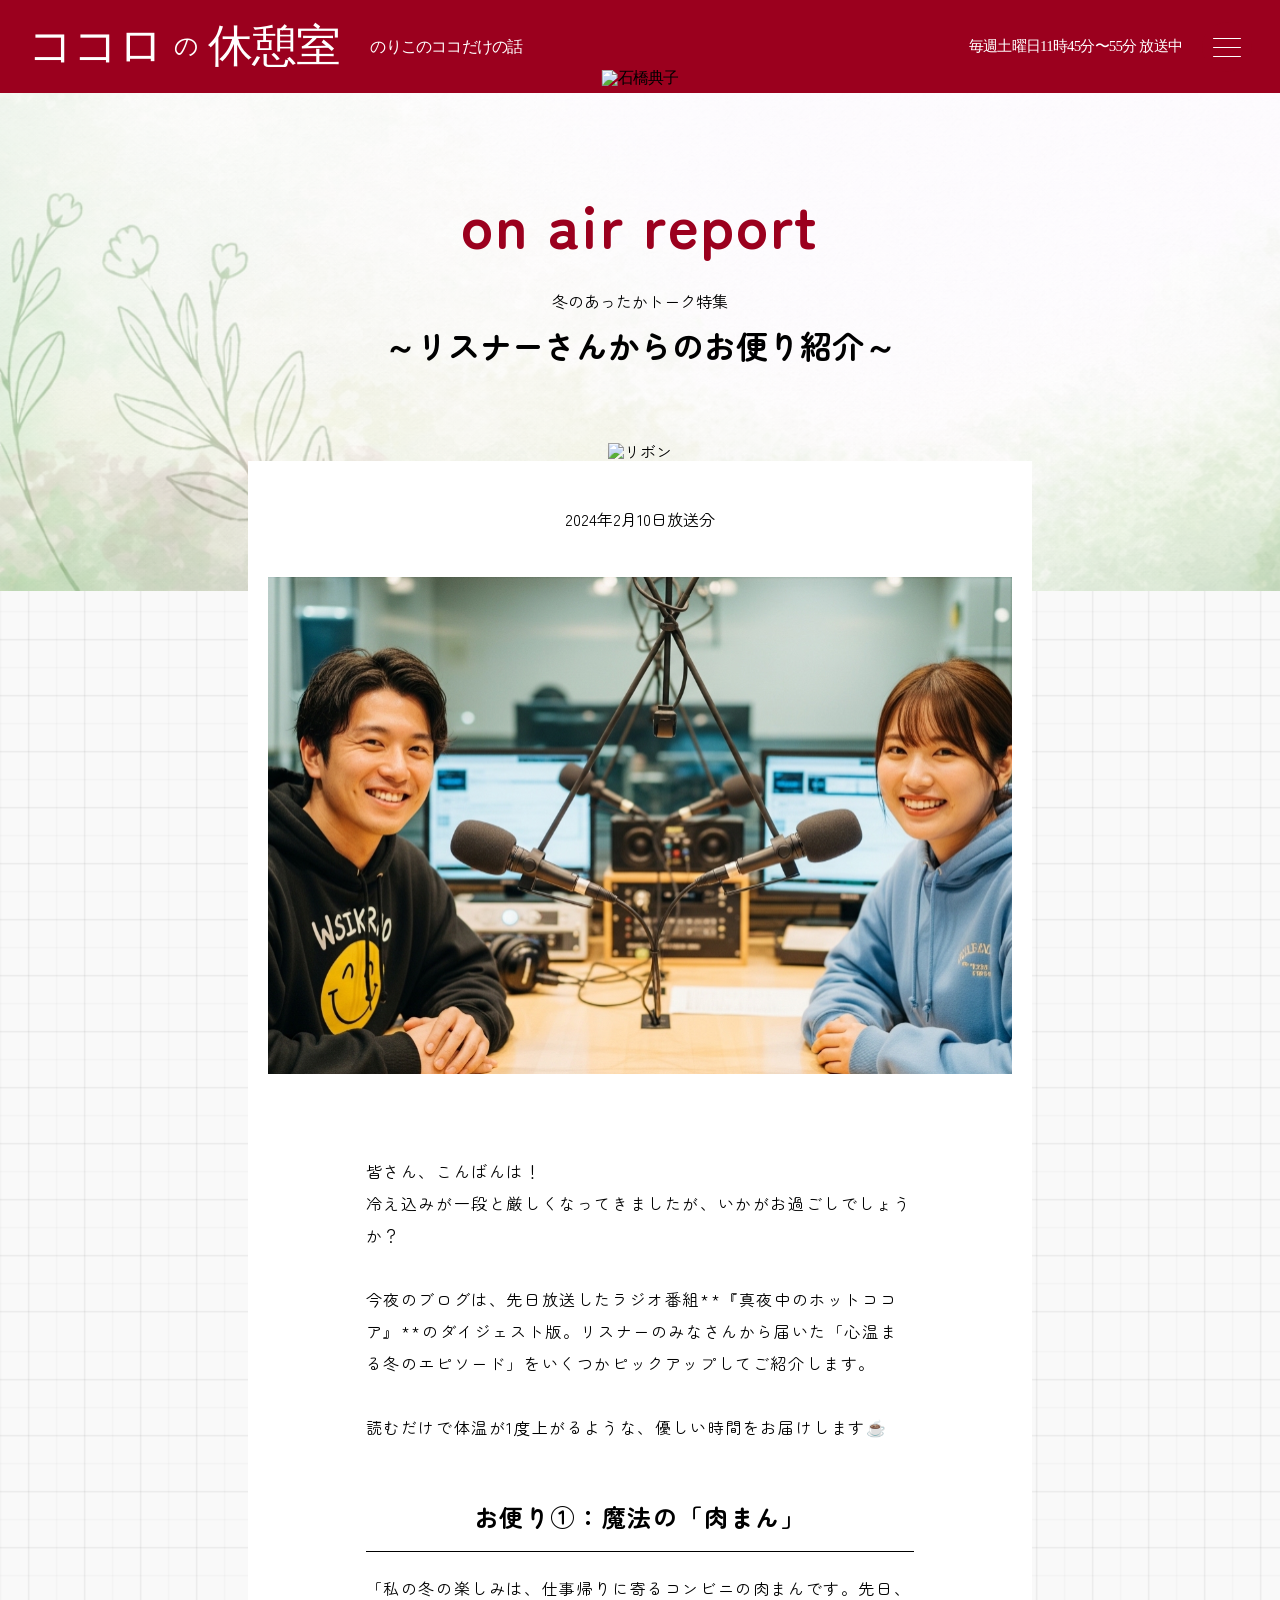
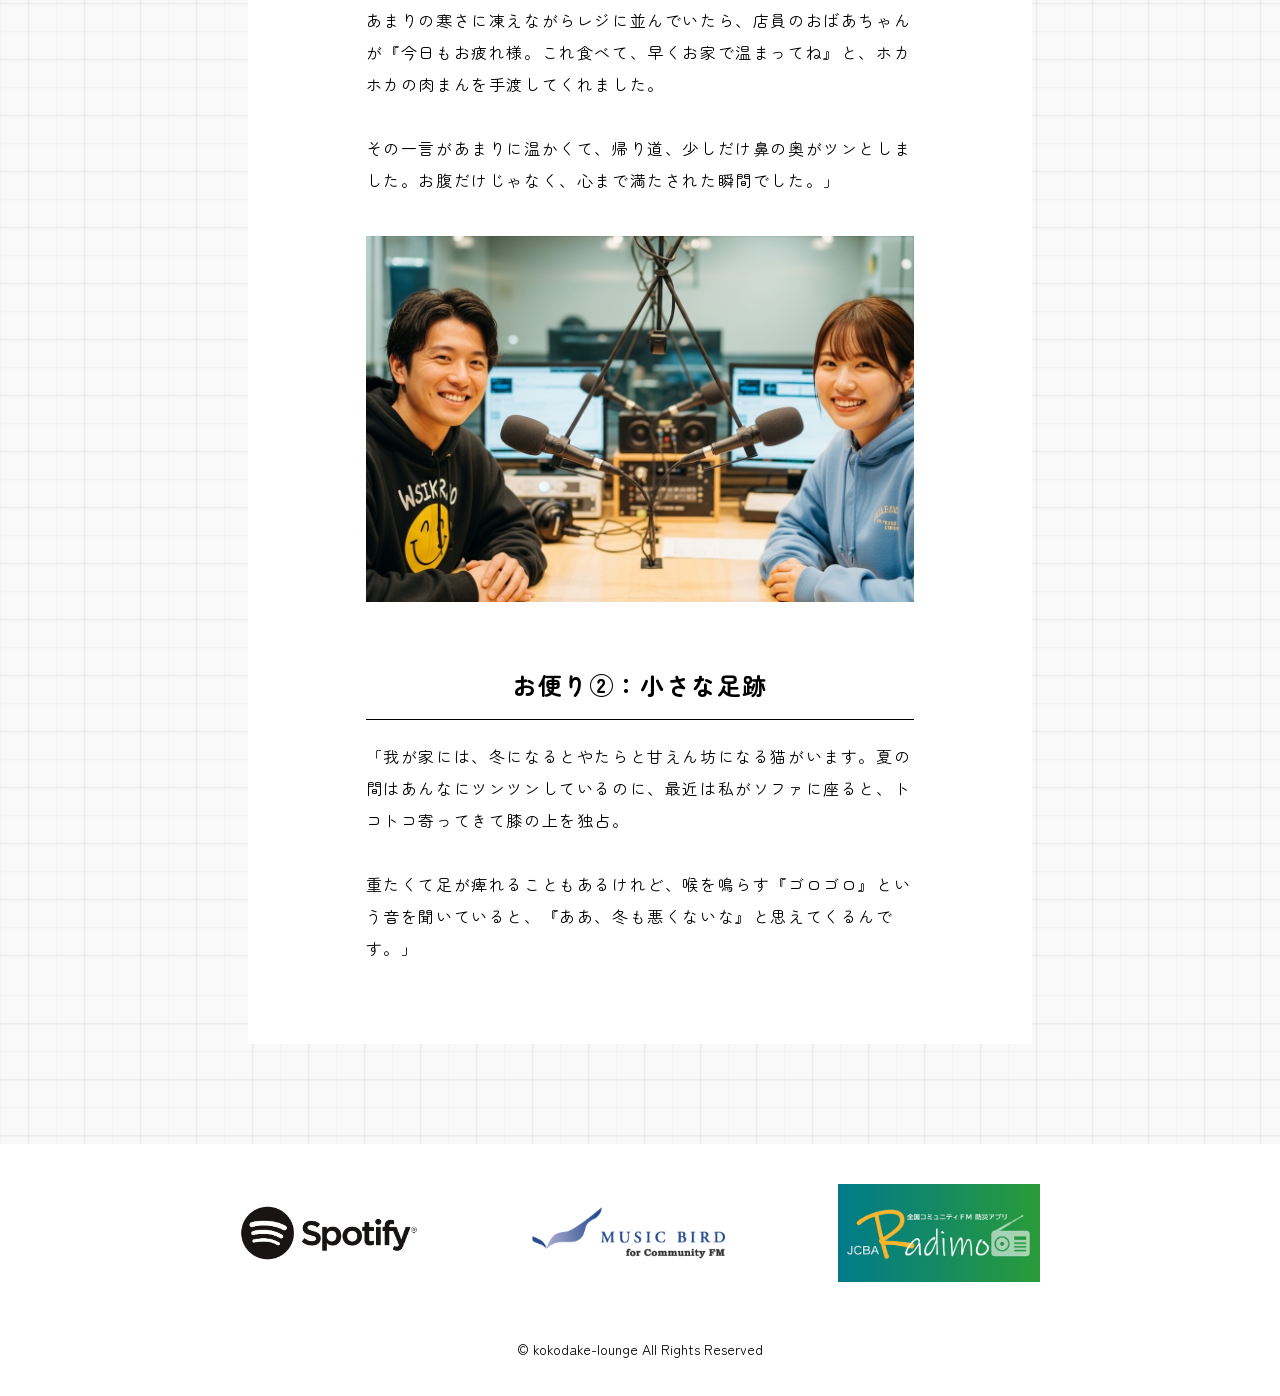
==== single.html @ 66de0a32 "first commit" ====
<!doctype html>
<html lang="ja">
  <head>
    <meta charset="utf-8" />
    <meta name="viewport" content="width=device-width, initial-scale=1.0" />
    <title>ココロの休憩室記事ページ</title>
    <meta
      name="description"
      content="この番組では、ココロのことはもちろん、健康や不安、最近話題のニュースなど、ココだけの話と、皆さまが少しでもココロを休憩できるひと時をお送りします。"
    />
    <meta name="format-detection" content="telephone=no" />
    <!-- favicon/webclipicon -->

    <!-- ogp -->
    <meta property="og:site_name" content="ココロの休憩室" />
    <meta property="og:url" content="#" />
    <meta property="og:type" content="article" />
    <meta property="og:title" content="ココロの休憩室" />
    <meta
      property="og:description"
      content="この番組では、ココロのことはもちろん、健康や不安、最近話題のニュースなど、ココだけの話と、皆さまが少しでもココロを休憩できるひと時をお送りします。"
    />
    <meta property="og:image" content="#" />
    <meta property="og:locale" content="ja_JP" />
    <!-- <meta property="fb:app_id" content="AppID"> -->
    <meta name="twitter:card" content="summary_large_image or summary" />
    <!-- <meta name="twitter:site" content="@moshamusha2010" /> -->
    <meta name="robots" content="max-image-preview:none" />
    <meta
      name="twitter:description"
      content="この番組では、ココロのことはもちろん、健康や不安、最近話題のニュースなど、ココだけの話と、皆さまが少しでもココロを休憩できるひと時をお送りします。"
    />
    <meta name="twitter:image:src" content="#" />
    <!-- css -->
    <link rel="stylesheet" href="css/reset.css" />
    <link rel="stylesheet" href="css/single.css" />
    <link rel="stylesheet" href="css/main.css" />
    <!-- js -->
    <link
      rel="stylesheet"
      href="https://cdn.jsdelivr.net/npm/slick-carousel@1.8.1/slick/slick.css"
    />
    <link
      rel="stylesheet"
      href="https://cdn.jsdelivr.net/npm/slick-carousel@1.8.1/slick/slick-theme.css"
    />
    <link rel="preconnect" href="https://fonts.googleapis.com" />
    <link rel="preconnect" href="https://fonts.gstatic.com" crossorigin />
    <link
      href="https://fonts.googleapis.com/css2?family=Roboto:ital,wght@0,100..900;1,100..900&display=swap"
      rel="stylesheet"
    />
    <link rel="preconnect" href="https://fonts.googleapis.com" />
    <link rel="preconnect" href="https://fonts.gstatic.com" crossorigin />
    <link
      href="https://fonts.googleapis.com/css2?family=Zen+Maru+Gothic:wght@300;400;500;700&display=swap"
      rel="stylesheet"
    />
  </head>
  <body>
    <header class="header" id="header">
      <div class="header-wrap">
        <div class="header-wrap__ttl">
          <a href="index.html">
            ココロ<span class="small">の</span>休憩室
            <span class="koko">のりこのココだけの話</span>
          </a>
        </div>
        <div class="header-wrap__center">
          <img src="img/header_img.svg" alt="石橋典子" />
        </div>
        <div class="header-right">
          <div class="header-right__txt">
            <p>毎週土曜日11時45分〜55分 放送中</p>
          </div>
          <div class="hamburger-menu">
            <button
              class="hamburger"
              id="hamburger"
              aria-label="メニューを開く"
            >
              <span></span>
              <span></span>
              <span></span>
            </button>
            <div class="hamburger-menu-wrap" id="menuPanel">
              <div class="hamburger-menu-wrap__inner">
                <nav class="hamburger-menu-wrap__inner__nav">
                  <ul class="hamburger-menu-wrap__inner__nav__list">
                    <li class="hamburger-menu-wrap__inner__nav__list__item">
                      <a href="#">TOP</a>
                    </li>
                    <li class="hamburger-menu-wrap__inner__nav__list__item">
                      <a href="#">Latest On Air</a>
                    </li>
                    <li class="hamburger-menu-wrap__inner__nav__list__item">
                      <a href="#">On Air Report</a>
                    </li>
                    <li class="hamburger-menu-wrap__inner__nav__list__item">
                      <a href="#">Profile</a>
                    </li>
                    <li class="hamburger-menu-wrap__inner__nav__list__item">
                      <a href="#">Archive</a>
                    </li>
                    <li class="hamburger-menu-wrap__inner__nav__list__item">
                      <a href="#">Podcast</a>
                    </li>
                    <li class="hamburger-menu-wrap__inner__nav__list__item">
                      <a href="#">Message</a>
                    </li>
                  </ul>
                </nav>

                <div class="hamburger-menu-wrap__bland">
                  <img src="img/header__logo.svg" alt="ココロの休憩室" />
                </div>

                <a href="#" class="hamburger-menu-wrap__onair">
                  毎週土曜日11時45分〜55分 放送中
                </a>
              </div>
            </div>
          </div>
        </div>
      </div>
    </header>
    <main>
      <section class="top" id="top">
        <div class="top-wrap">
          <div class="top-wrap__ttl">
            <h3>on air report</h3>
          </div>
          <div class="top-wrap__head">
            <p>冬のあったかトーク特集</p>
            <h5>～リスナーさんからのお便り紹介～</h5>
          </div>
        </div>
      </section>
      <section class="article" id="article">
        <div class="article-wrap">
          <div class="article-wrap__top">
            <div class="article-wrap__ribon">
              <img src="img/リボン.jpg" alt="リボン" />
            </div>
            <div class="article-wrap__date slidein">
              <p>2024年2月10日放送分</p>
            </div>
            <div class="article-wrap__img slidein">
              <img src="img/仮.svg" alt="TOP画像" />
            </div>
          </div>
          <div class="article-wrap__body">
            <div class="article-wrap__body__txt slidein">
              <p>
                皆さん、こんばんは！<br />
                冷え込みが一段と厳しくなってきましたが、いかがお過ごしでしょうか？<br /><br />
                今夜のブログは、先日放送したラジオ番組**『真夜中のホットココア』**のダイジェスト版。リスナーのみなさんから届いた「心温まる冬のエピソード」をいくつかピックアップしてご紹介します。<br /><br />
                読むだけで体温が1度上がるような、優しい時間をお届けします☕️
              </p>
            </div>
            <div class="article-wrap__body__head slidein">
              <h4>お便り①：魔法の「肉まん」</h4>
            </div>
            <div class="article-wrap__body__txt slidein">
              <p>
                「私の冬の楽しみは、仕事帰りに寄るコンビニの肉まんです。先日、あまりの寒さに凍えながらレジに並んでいたら、店員のおばあちゃんが『今日もお疲れ様。これ食べて、早くお家で温まってね』と、ホカホカの肉まんを手渡してくれました。<br /><br />
                その一言があまりに温かくて、帰り道、少しだけ鼻の奥がツンとしました。お腹だけじゃなく、心まで満たされた瞬間でした。」
              </p>
            </div>
            <div class="article-wrap__body__img">
              <img src="img/仮.svg" alt="記事写真" />
            </div>
            <div class="article-wrap__body__head">
              <h4>お便り②：小さな足跡</h4>
            </div>
            <div class="article-wrap__body__txt">
              <p>
                「我が家には、冬になるとやたらと甘えん坊になる猫がいます。夏の間はあんなにツンツンしているのに、最近は私がソファに座ると、トコトコ寄ってきて膝の上を独占。<br /><br />
                重たくて足が痺れることもあるけれど、喉を鳴らす『ゴロゴロ』という音を聞いていると、『ああ、冬も悪くないな』と思えてくるんです。」
              </p>
            </div>
          </div>
        </div>
      </section>
    </main>
    <footer id="footer" class="footer">
      <div class="footer-wrap">
        <div class="footer-wrap__banar slidein">
          <img src="img/f_spotify.svg" alt="spotify" />
          <img src="img/f_musicbird.svg" alt="musicbird" />
          <img src="img/f_radimo.svg" alt="radimo" />
        </div>
        <div class="footer-wrap__copy">
          <p>©︎ kokodake-lounge All Rights Reserved</p>
        </div>
      </div>
    </footer>
    <script src="js/anime.js"></script>
    <script src="js/header.js"></script>
  </body>
</html>
---- css/single.css ----
html {
  overflow-x: hidden;
}

.header {
  background: #9b001e;
  font-family: "Zen Maru Gothic", sans-serif;
}
main {
  background-image: url(../img/on-air__back.svg);
}
.header-wrap {
  display: grid;
  grid-template-columns: minmax(0, 1fr) auto auto;
  align-items: center;
  padding: 14px 28px;
  position: relative;
  z-index: 10;
  font-family: "Kaisei Opti";
}

.header-wrap__ttl {
  min-width: 0;
}

.header-wrap__ttl a {
  display: flex;
  align-items: center;
  color: #fff;
  text-decoration: none;
  font-size: 45px;
  line-height: 1.45;
  font-weight: 500;
  word-break: keep-all;
}
.header-wrap__ttl .small {
  font-size: 24px;
  margin: 0 10px;
}
.header-wrap__ttl .koko {
  font-size: 16px;
  margin-left: 30px;
}
.header__small {
  display: inline;
}

.header-wrap__center {
  position: absolute;
  top: 84%;
  left: 50%;
  transform: translate(-50%, -50%);
}

.header-wrap__center img {
  display: block;
  width: 100%;
}

.header-right {
  display: flex;
  align-items: center;
  gap: 20px;
}

.header-right__txt p {
  color: #fff;
  font-size: 15px;
  line-height: 1.4;
  white-space: nowrap;
}

/* ハンバーガー基準親 */
.hamburger-menu {
  position: relative;
  width: 50px;
  height: 50px;
  flex-shrink: 0;
}

/* ボタン */
.hamburger {
  position: relative;
  top: auto;
  right: auto;
  width: 50px;
  height: 50px;
  background-color: #9b001e;
  border-radius: 999px;
  border: none;
  cursor: pointer;
  z-index: 1002;
}

.hamburger span {
  position: absolute;
  width: 28px;
  height: 1px;
  background: #ffffff;
  border-radius: 999px;
  left: 50%;
  transition:
    transform 0.5s,
    opacity 0.5s;
}

.hamburger span:nth-child(1) {
  top: 50%;
  transform: translate(-50%, -9px);
}

.hamburger span:nth-child(2) {
  top: 50%;
  transform: translate(-50%, 0);
}

.hamburger span:nth-child(3) {
  top: 50%;
  transform: translate(-50%, 9px);
}

@-webkit-keyframes active-btn06-bar02 {
  100% {
    height: 0;
  }
}

@keyframes active-btn06-bar02 {
  100% {
    height: 0;
  }
}

.hamburger.active {
  background-color: transparent;
  box-shadow: none;
}

.hamburger.active span {
  background: #fff;
  height: 2px;
}

.hamburger.active span:nth-child(1) {
  transform: translate(-50%, 0) rotate(45deg);
}

.hamburger.active span:nth-child(2) {
  opacity: 0;
  left: 200%;
  transform: translate(-50%, 0);
  -webkit-animation: active-btn06-bar02 0.8s forwards;
  animation: active-btn06-bar02 0.8s forwards;
}

.hamburger.active span:nth-child(3) {
  transform: translate(-50%, 0) rotate(-45deg);
}

/* スライドメニュー本体 */
.hamburger-menu-wrap {
  position: fixed;
  top: 0;
  right: -100%;
  width: 100%;
  height: 100vh;
  margin: 0 auto;
  padding: 10px;
  background: #9b001e;
  transition: right 0.6s ease;
  z-index: 1000;
  max-width: 550px;
  box-sizing: border-box;
}

.hamburger-menu-wrap.active {
  right: 0;
}

.hamburger-menu-wrap__inner {
  height: 100%;
  border: 2px dashed rgba(255, 255, 255, 0.85);
  padding: 70px 20px 20px;
  display: flex;
  flex-direction: column;
  align-items: center;
  box-sizing: border-box;
}

.hamburger-menu-wrap__inner__nav {
  width: 100%;
}

.hamburger-menu-wrap__inner__nav__list {
  display: flex;
  flex-direction: column;
  align-items: center;
  gap: 34px;
}

.hamburger-menu-wrap__inner__nav__list__item a {
  color: #fff;
  font-size: 32px;
  line-height: 1.3;
  font-weight: 400;
  text-decoration: none;
}

.hamburger-menu-wrap__bland {
  margin-top: auto;
  padding-top: 40px;
  text-align: center;
}

.hamburger-menu-wrap__bland img {
  width: 72%;
  margin: 0 auto;
  display: block;
}

.hamburger-menu-wrap__onair {
  margin-top: 24px;
  margin-bottom: 6px;
  display: inline-flex;
  align-items: center;
  justify-content: center;
  padding: 10px 18px;
  background: #fff;
  border-radius: 999px;
  color: #9b001e;
  font-size: 14px;
  text-align: center;
  text-decoration: none;
  width: 88%;
  max-width: 300px;
  font-weight: 400;
}
.top {
  background-image: url(../img/background.svg);
  background-repeat: no-repeat;
  background-size: cover;
}
.top-wrap__ttl {
  font-family: "Zen Maru Gothic", sans-serif;
  letter-spacing: 0.1rem;
  color: #9b001e;
  padding-top: 100px;
  text-align: center;
}
.top-wrap__ttl h3 {
  font-size: 60px;
}
.top-wrap__head {
  font-family: "Zen Maru Gothic", sans-serif;
  text-align: center;
  padding-bottom: 230px;
}
.top-wrap__head p {
  margin-top: 40px;
}
.top-wrap__head h5 {
  margin-top: 20px;
  font-size: 32px;
}
@media screen and (max-width: 900px) {
  .header-wrap {
    grid-template-columns: 1fr auto auto;
    gap: 14px;
    padding: 12px 16px;
    min-height: 96px;
  }

  .header-wrap__ttl a {
    font-size: 18px;
    line-height: 1.5;
  }

  .header-wrap__center {
    width: 72px;
  }

  .header-right__txt p {
    font-size: 12px;
  }
}

@media screen and (max-width: 640px) {
  .header-right__txt {
    display: none;
  }

  .header-wrap {
    grid-template-columns: 1fr auto auto;
  }

  .header-wrap__ttl a {
    font-size: 16px;
  }

  .header-wrap__center {
    width: 62px;
  }

  .hamburger-menu-wrap {
    width: min(86vw, 340px);
  }
}
.article {
  background-repeat: no-repeat;
  background-size: cover;
  padding-bottom: 100px;
}
.article-wrap {
  background-color: #fff;
  margin: -130px auto 0 auto;
  width: 50%;
  min-width: 784px;
  font-family: "Zen Maru Gothic", sans-serif;
}
.article-wrap__top {
  text-align: center;
  position: relative;
}
.article-wrap__ribon {
  position: absolute;
  top: -10px;
  left: 50%;
  transform: translate(-50%, -50%);
}
.article-wrap__date {
  padding: 50px 0;
}
.article-wrap__img {
  width: 95%;
  margin: 0 auto;
}
.article-wrap__img img {
  width: 100%;
}
.article-wrap__body {
  width: 70%;
  margin: 0 auto;
  line-height: 2;
  letter-spacing: 0.1rem;
  padding: 80px 0;
}
.article-wrap__body__head {
  text-align: center;
  font-size: 24px;
  margin: 50px 0 20px 0;
  padding-bottom: 10px;
  border-bottom: 1px #000 solid;
}
.article-wrap__body__img {
  margin: 40px 0;
}
.article-wrap__body__img img {
  width: 100%;
}
---- css/main.css ----
@charset "UTF-8";
.__inner {
  max-width: 1120px;
  width: 95%;
}
.slidein {
  opacity: 0;
  transform: translateY(30px);
  transition:
    opacity 1.2s ease,
    transform 1.2s ease;
}

.slidein.is-show {
  opacity: 1;
  transform: translateY(0);
}
.ttlflex {
  display: flex;
  padding-top: 60px;
  padding-bottom: 40px;
  gap: 20px;
  align-items: center;
}
.section__subttl {
  font-size: 20px;
  color: #fff;
  background-color: #9b001e;
  padding: 15px 5px;
  border-radius: 27px;
  width: 200px;
  text-align: center;
}
.section__ttl {
  font-size: 60px;
  color: #9b001e;
  letter-spacing: 0.1rem;
}
.header {
  width: 100%;
  font-family: "Zen Maru Gothic", sans-serif;
  font-style: normal;
  letter-spacing: -0.05em;
}

.footer-wrap {
  font-family: "Zen Maru Gothic", sans-serif;
  margin: 0 auto;
  padding: 40px 0;
  text-align: center;
  max-width: 800px;
}
.footer-wrap__banar {
  display: flex;
  justify-content: space-between;
}
.footer-wrap__copy {
  padding: 60px 0 0 0;
  font-size: 14px;
}
@media screen and (max-width: 1080px) {
  .section__ttl {
    font-size: clamp(2.625rem, 0.75rem + 3.75vw, 3.75rem);
  }
  .section__subttl {
    font-size: 16px;
    padding: 15px 5px;
    width: 165px;
  }
}
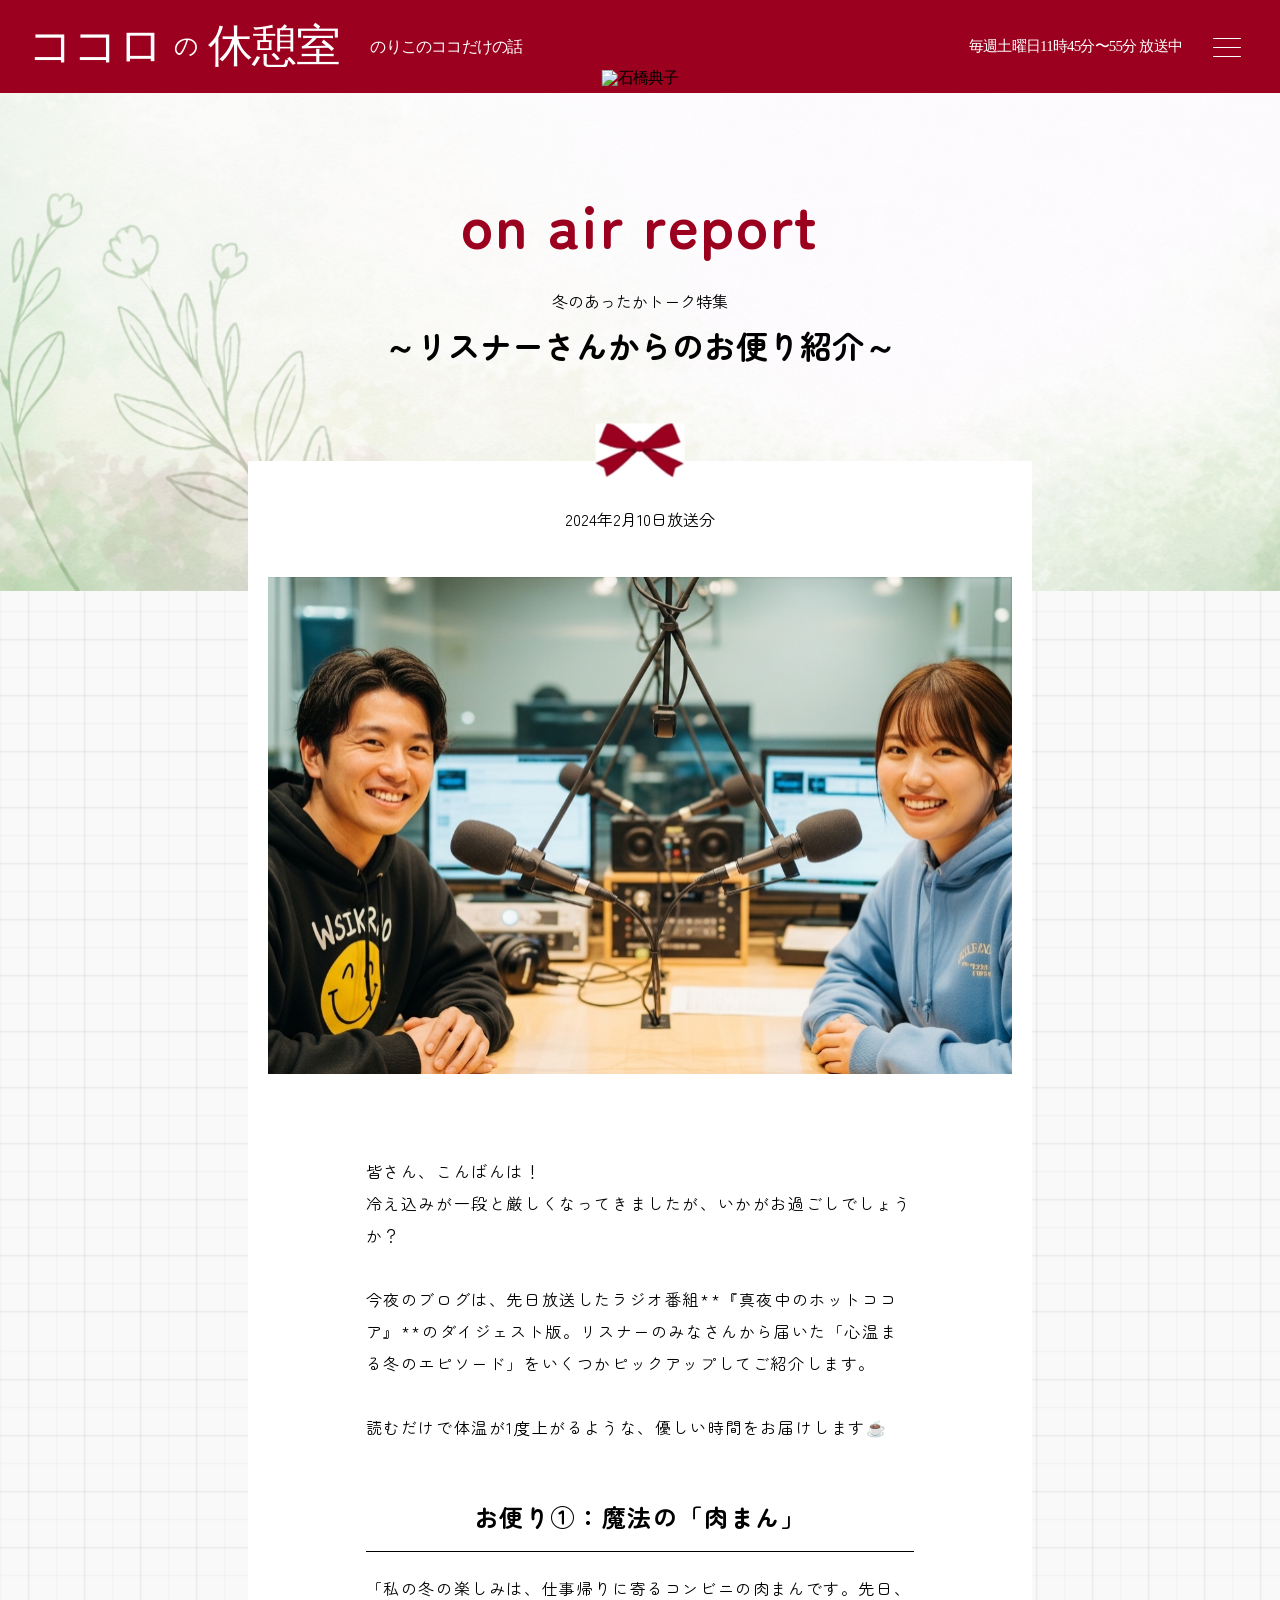
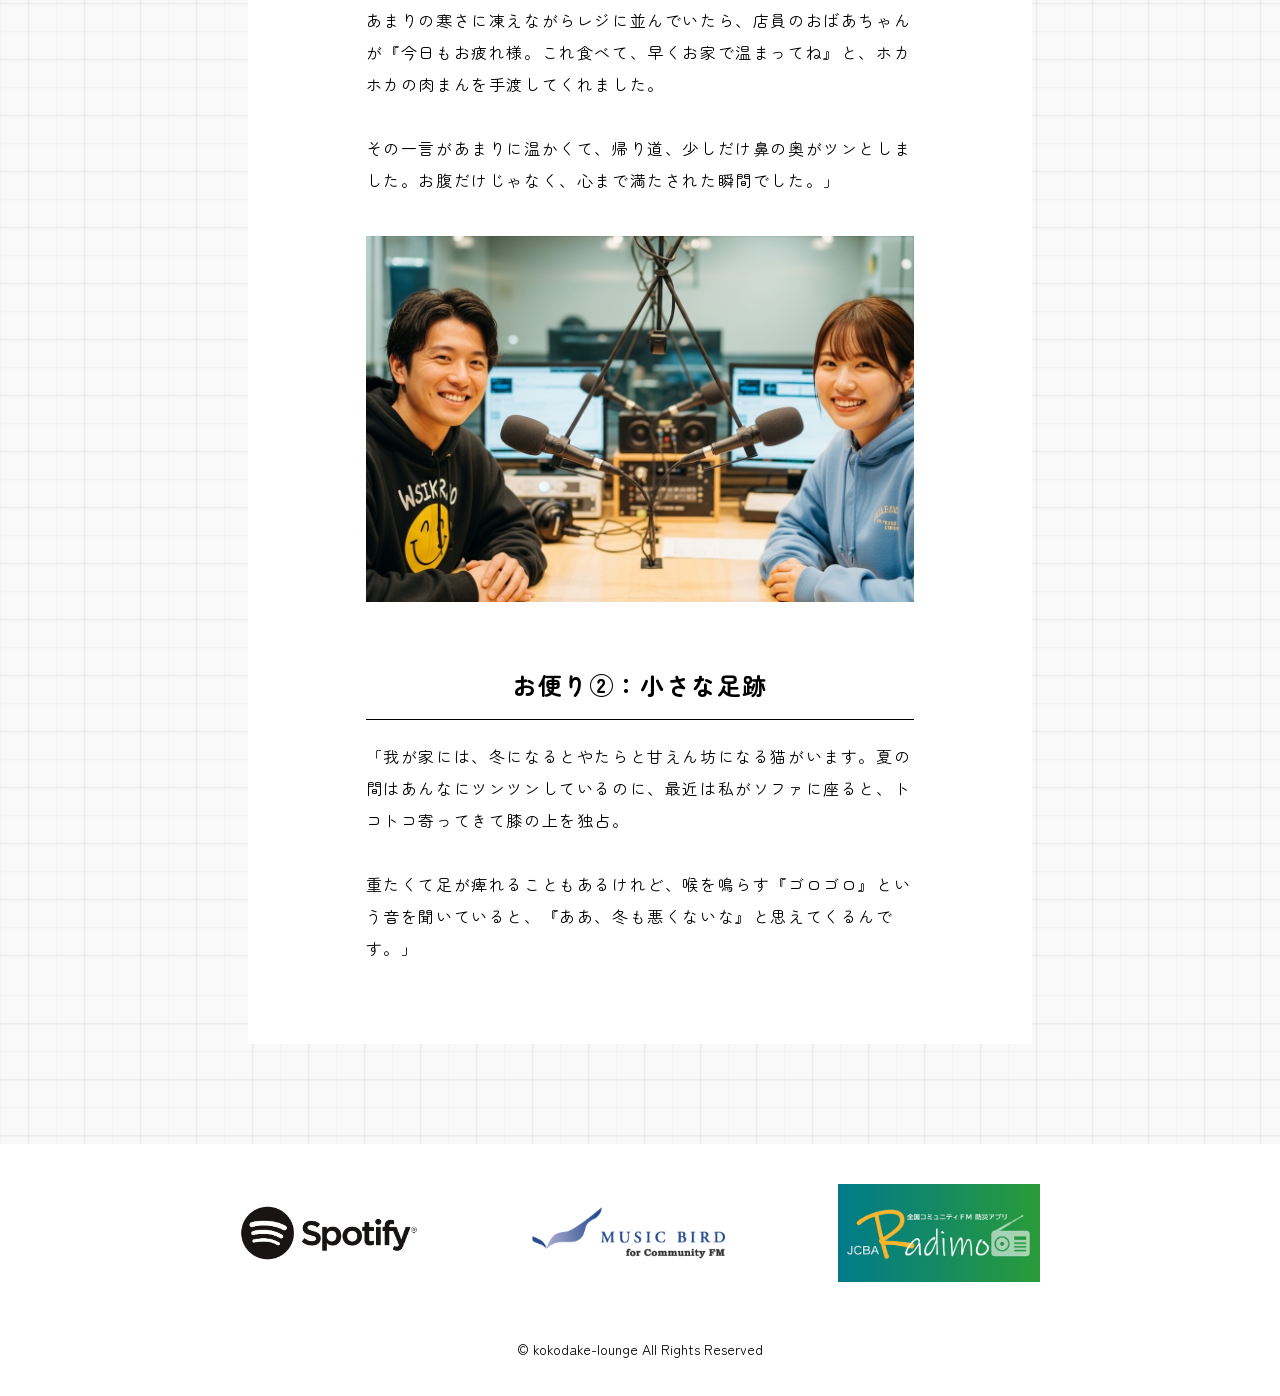
==== commit c5edfd75: "push" ====
--- a/single.html
+++ b/single.html
@@ -88,25 +88,25 @@
                 <nav class="hamburger-menu-wrap__inner__nav">
                   <ul class="hamburger-menu-wrap__inner__nav__list">
                     <li class="hamburger-menu-wrap__inner__nav__list__item">
-                      <a href="#">TOP</a>
-                    </li>
-                    <li class="hamburger-menu-wrap__inner__nav__list__item">
-                      <a href="#">Latest On Air</a>
-                    </li>
-                    <li class="hamburger-menu-wrap__inner__nav__list__item">
-                      <a href="#">On Air Report</a>
-                    </li>
-                    <li class="hamburger-menu-wrap__inner__nav__list__item">
-                      <a href="#">Profile</a>
-                    </li>
-                    <li class="hamburger-menu-wrap__inner__nav__list__item">
-                      <a href="#">Archive</a>
-                    </li>
-                    <li class="hamburger-menu-wrap__inner__nav__list__item">
-                      <a href="#">Podcast</a>
-                    </li>
-                    <li class="hamburger-menu-wrap__inner__nav__list__item">
-                      <a href="#">Message</a>
+                      <a href="index.html">TOP</a>
+                    </li>
+                    <li class="hamburger-menu-wrap__inner__nav__list__item">
+                      <a href="index.html#latest">Latest On Air</a>
+                    </li>
+                    <li class="hamburger-menu-wrap__inner__nav__list__item">
+                      <a href="index.html#on-air">On Air Report</a>
+                    </li>
+                    <li class="hamburger-menu-wrap__inner__nav__list__item">
+                      <a href="index.html#pro">Profile</a>
+                    </li>
+                    <li class="hamburger-menu-wrap__inner__nav__list__item">
+                      <a href="index.html#archive">Archive</a>
+                    </li>
+                    <li class="hamburger-menu-wrap__inner__nav__list__item">
+                      <a href="index.html#footer">Podcast</a>
+                    </li>
+                    <li class="hamburger-menu-wrap__inner__nav__list__item">
+                      <a href="index.html#about">Message</a>
                     </li>
                   </ul>
                 </nav>
@@ -140,7 +140,7 @@
         <div class="article-wrap">
           <div class="article-wrap__top">
             <div class="article-wrap__ribon">
-              <img src="img/リボン.jpg" alt="リボン" />
+              <img src="img/ribon.jpg" />
             </div>
             <div class="article-wrap__date slidein">
               <p>2024年2月10日放送分</p>
--- a/css/single.css
+++ b/css/single.css
@@ -185,6 +185,7 @@
   flex-direction: column;
   align-items: center;
   box-sizing: border-box;
+  font-family: "Zen Maru Gothic", sans-serif;
 }
 
 .hamburger-menu-wrap__inner__nav {
